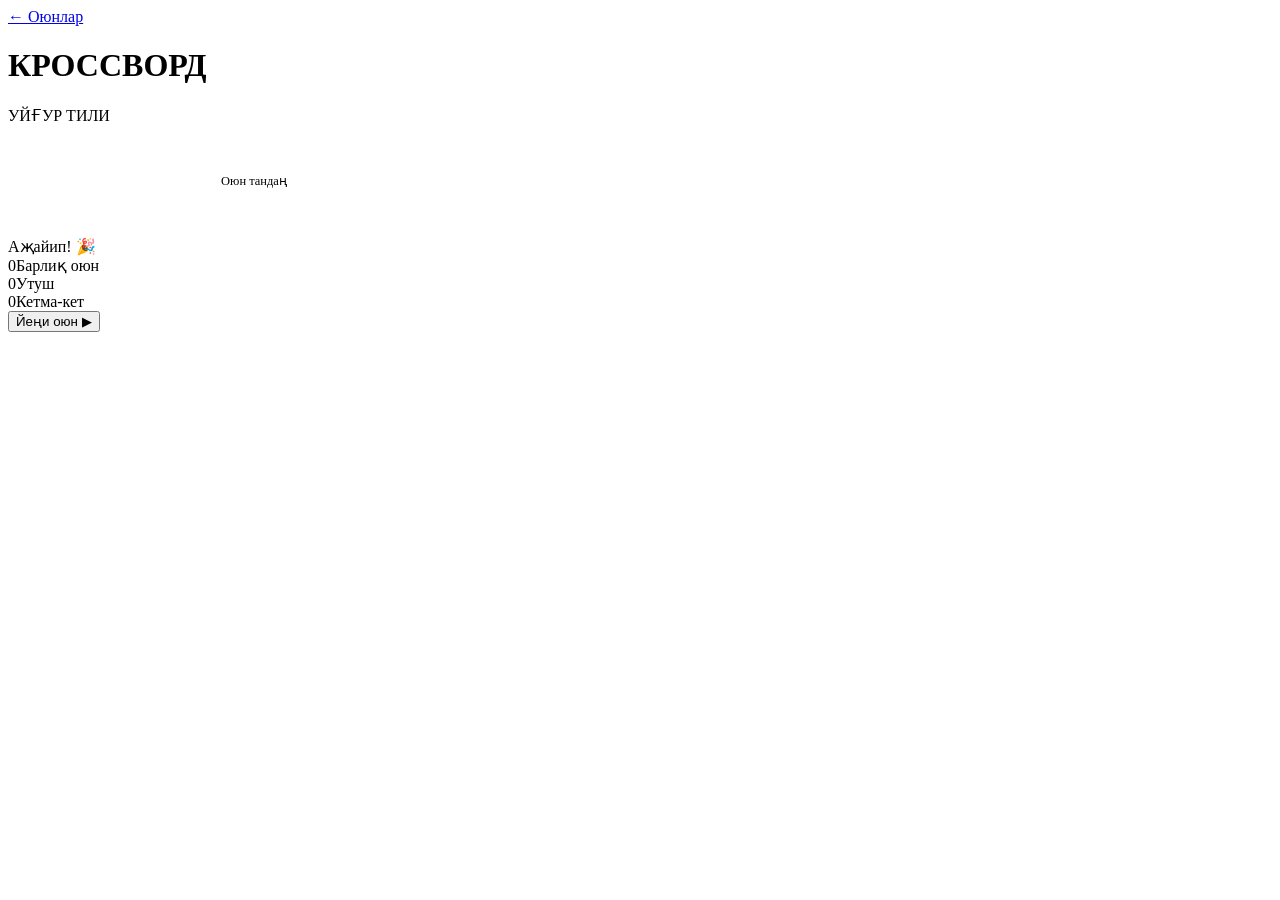
==== crossword-uyghur.html @ 98b36a77 "Add files via upload" ====
<!DOCTYPE html>
<html lang="ug">
<head>
  <meta charset="UTF-8" />
  <meta name="viewport" content="width=device-width, initial-scale=1.0, maximum-scale=1.0, user-scalable=no" />
  <title>КРОССВОРД · Уйғур тили</title>
  <link rel="stylesheet" href="shared/theme.css" />
  <style>

    /* ── Screens ─────────────────────────────────────────── */
    .screen { width: 100%; display: flex; flex-direction: column; align-items: center; }
    .screen.hidden { display: none !important; }

    /* ════════════════════════════════════════════════════════
       PUZZLE LIST SCREEN
    ════════════════════════════════════════════════════════ */
    #screen-list {
      max-width: 460px;
      padding: 20px 16px 32px;
      gap: 12px;
    }
    .list-intro {
      font-size: 0.78rem;
      color: var(--subtext);
      text-align: center;
      margin-bottom: 4px;
    }
    .puzzle-card {
      display: flex;
      align-items: center;
      gap: 14px;
      width: 100%;
      background: var(--surface);
      border: 1px solid var(--border);
      border-radius: 12px;
      padding: 16px 18px;
      cursor: pointer;
      transition: border-color 0.15s, background 0.15s;
      user-select: none;
      -webkit-tap-highlight-color: transparent;
    }
    .puzzle-card:hover  { border-color: #555; background: #202022; }
    .puzzle-card:active { background: #1c1c1e; }
    .puzzle-card.solved { border-color: var(--green); }

    .puzzle-num {
      font-size: 1.6rem;
      font-weight: 800;
      color: var(--subtext);
      flex-shrink: 0;
      width: 36px;
      text-align: center;
    }
    .puzzle-card.solved .puzzle-num { color: var(--green); }

    .puzzle-info { flex: 1; }
    .puzzle-title {
      font-size: 1rem;
      font-weight: 800;
      letter-spacing: 0.05em;
    }
    .puzzle-subtitle {
      font-size: 0.74rem;
      color: var(--subtext);
      margin-top: 2px;
    }
    .puzzle-meta {
      display: flex;
      flex-direction: column;
      align-items: flex-end;
      gap: 5px;
      flex-shrink: 0;
    }
    .diff-badge {
      font-size: 0.6rem;
      font-weight: 800;
      letter-spacing: 0.08em;
      padding: 3px 8px;
      border-radius: 20px;
    }
    .diff-easy   { background: var(--green);  color: #fff; }
    .diff-medium { background: var(--yellow); color: #fff; }
    .diff-hard   { background: #8b2020;       color: #faa; }

    .solved-check {
      font-size: 1rem;
      color: var(--green);
      display: none;
    }
    .puzzle-card.solved .solved-check { display: block; }

    /* ════════════════════════════════════════════════════════
       GAME SCREEN
    ════════════════════════════════════════════════════════ */
    #screen-game {
      max-width: 540px;
      padding: 12px 12px 28px;
      gap: 14px;
    }

    /* Back-to-list link inside game (sits above grid) */
    #back-to-list {
      align-self: flex-start;
      display: inline-flex;
      align-items: center;
      gap: 5px;
      font-size: 0.72rem;
      font-weight: 700;
      color: var(--subtext);
      cursor: pointer;
      letter-spacing: 0.04em;
      padding: 4px 0;
      border: none;
      background: none;
      transition: color 0.15s;
    }
    #back-to-list:hover { color: var(--text); }

    /* Puzzle title row in game */
    #game-title-row {
      width: 100%;
      display: flex;
      align-items: baseline;
      gap: 10px;
    }
    #game-puzzle-title {
      font-size: 0.9rem;
      font-weight: 800;
      letter-spacing: 0.06em;
    }
    #game-puzzle-sub {
      font-size: 0.7rem;
      color: var(--subtext);
    }

    /* ── Crossword grid ───────────────────────────────────── */
    #crossword-grid { display: grid; gap: 3px; }

    .cw-cell {
      background: #242426;
      border: 1px solid #444;
      border-radius: 3px;
      display: flex;
      align-items: center;
      justify-content: center;
      cursor: pointer;
      position: relative;
      font-weight: 800;
      user-select: none;
      -webkit-tap-highlight-color: transparent;
      transition: background 0.1s, border-color 0.1s;
    }
    .cw-cell.empty {
      background: transparent;
      border-color: transparent;
      cursor: default;
      pointer-events: none;
    }
    .cw-cell.active-word   { background: #1e2f42; border-color: #3a6080; }
    .cw-cell.active-cursor { background: #2a5070; border-color: #5090b8; }
    .cw-cell.correct  { background: var(--green); border-color: var(--green); color: #fff; }
    .cw-cell.wrong    { background: #6e2020;      border-color: #8b2020;      color: #faa; }
    .cw-cell.revealed { background: #3a3a10;      border-color: #888820;      color: #ffd; }

    .cell-number {
      position: absolute;
      top: 2px; left: 3px;
      font-size: 0.52rem;
      font-weight: 700;
      color: var(--subtext);
      line-height: 1;
      pointer-events: none;
    }
    .cw-cell.active-word .cell-number,
    .cw-cell.active-cursor .cell-number { color: #7aaccc; }

    /* ── Clues panel ─────────────────────────────────────── */
    #clues-panel { display: flex; gap: 10px; width: 100%; }
    .clues-col {
      flex: 1;
      background: var(--surface);
      border: 1px solid var(--border);
      border-radius: 8px;
      padding: 10px;
    }
    .clues-heading {
      font-size: 0.6rem;
      font-weight: 800;
      letter-spacing: 0.12em;
      color: var(--subtext);
      text-transform: uppercase;
      margin-bottom: 7px;
    }
    .clue-item {
      display: flex;
      gap: 6px;
      font-size: 0.74rem;
      line-height: 1.35;
      padding: 5px 6px;
      border-radius: 5px;
      cursor: pointer;
      transition: background 0.1s;
    }
    .clue-item:hover { background: rgba(255,255,255,0.05); }
    .clue-item.active { background: #1e2f42; }
    .clue-num { font-weight: 800; color: var(--subtext); flex-shrink: 0; min-width: 14px; }
    .clue-item.active .clue-num { color: #7aaccc; }
    .clue-item.solved .clue-text { color: var(--subtext); text-decoration: line-through; }

    /* ── Action buttons ──────────────────────────────────── */
    #action-row { display: flex; gap: 8px; width: 100%; }
    .btn-action {
      flex: 1;
      padding: 11px 4px;
      border-radius: var(--radius);
      border: 1px solid var(--border);
      background: var(--surface);
      color: var(--text);
      font-size: 0.78rem;
      font-weight: 700;
      letter-spacing: 0.03em;
      cursor: pointer;
      transition: background 0.15s, border-color 0.15s;
      white-space: nowrap;
    }
    .btn-action:hover  { background: #222; border-color: #666; }
    .btn-action:active { filter: brightness(0.85); }
    .btn-check { border-color: var(--green); color: var(--green); }
    .btn-check:hover { background: #152015; }

    /* ── Mobile hidden input ─────────────────────────────── */
    #hidden-input {
      position: fixed; left: -9999px; top: 0;
      opacity: 0; width: 1px; height: 1px;
    }

    @media (max-width: 400px) {
      #crossword-grid { gap: 2px; }
      .clue-item { font-size: 0.68rem; }
    }
  </style>
</head>
<body>

<div id="toasts"></div>

<header>
  <a href="index.html" class="btn-back">← Оюнлар</a>
  <h1>КРОССВОРД</h1>
  <p class="subtitle">УЙҒУР ТИЛИ</p>
</header>

<!-- ══════════════════════ SCREEN 1: PUZZLE LIST ════════════════════ -->
<div id="screen-list" class="screen">
  <p class="list-intro">Оюн тандаң</p>
  <div id="puzzle-cards"></div>
</div>

<!-- ══════════════════════ SCREEN 2: GAME ═══════════════════════════ -->
<div id="screen-game" class="screen hidden">
  <button id="back-to-list">← Тизимға қайт</button>
  <div id="game-title-row">
    <span id="game-puzzle-title"></span>
    <span id="game-puzzle-sub"></span>
  </div>
  <div id="crossword-grid"></div>
  <div id="clues-panel">
    <div class="clues-col">
      <div class="clues-heading">→ Горизонтал</div>
      <div id="clues-across"></div>
    </div>
    <div class="clues-col">
      <div class="clues-heading">↓ Вертикал</div>
      <div id="clues-down"></div>
    </div>
  </div>
  <div id="action-row">
    <button class="btn-action btn-check" id="btn-check">✓ Тексүр</button>
    <button class="btn-action" id="btn-reset">↺ Тазала</button>
    <button class="btn-action" id="btn-reveal">👁 Ачып бақ</button>
  </div>
</div>

<input id="hidden-input" type="text" autocomplete="off" autocorrect="off"
       autocapitalize="characters" spellcheck="false" inputmode="text" />

<!-- Completion modal -->
<div id="overlay">
  <div class="modal">
    <div class="modal-title"  id="m-title">Аҗайип! 🎉</div>
    <div class="modal-word"   id="m-word"   style="font-size:1.3rem;letter-spacing:0.1em"></div>
    <div class="modal-meaning" id="m-meaning"></div>
    <div class="modal-stats">
      <div class="stat"><span class="stat-n" id="s-played">0</span><span class="stat-l">Барлиқ оюн</span></div>
      <div class="stat"><span class="stat-n" id="s-wins">0</span><span class="stat-l">Утуш</span></div>
      <div class="stat"><span class="stat-n" id="s-streak">0</span><span class="stat-l">Кетма-кет</span></div>
    </div>
    <button class="btn-primary" id="btn-new">Йеңи оюн ▶</button>
  </div>
</div>

<script src="shared/utils.js"></script>
<script>
// ═══════════════════════════════════════════════════════════════
//  PUZZLE DEFINITIONS
//  To add a new puzzle: push a new object to PUZZLES.
//  Each word: { id, dir:'across'|'down', row, col, answer, clue }
//  answer = exact Uyghur Cyrillic string, clue = Uyghur description.
//  Verify with node snippet in CLAUDE.md before shipping.
//
//  Puzzle 1 layout (6 rows × 8 cols):
//    Row 0: Т · · · · · · ·
//    Row 1: А Р М А Н · · ·
//    Row 2: В · · Б А Л И К
//    Row 3: У · · · Х · · ·
//    Row 4: Қ · · · Ш · · ·
//    Row 5: · К И Т А П · ·
//
//  Puzzle 2 layout (8 rows × 7 cols):
//    Row 0: · · А · · · ·
//    Row 1: · · Р · · · ·
//    Row 2: Ш А М А Л · ·
//    Row 3: · · А Б · · ·
//    Row 4: · · Н А Х Ш А
//    Row 5: · Й И Л А Н ·
//    Row 6: · · · И · · ·
//    Row 7: · · · К · · ·
// ═══════════════════════════════════════════════════════════════
const PUZZLES = [
  {
    id: 'p1',
    title: 'Жанлиқлар вә Сөзлүк',
    subtitle: 'Animals & Vocabulary',
    difficulty: 'easy',
    words: [
      { id:1, dir:'down',   row:0, col:0, answer:'ТАВУҚ', clue:'Үй қуши (жумуртқа берет)' },
      { id:2, dir:'across', row:1, col:0, answer:'АРМАН', clue:'Тилек, үмид'               },
      { id:3, dir:'down',   row:1, col:4, answer:'НАХША', clue:'Музыкалик әсәр'            },
      { id:4, dir:'across', row:2, col:3, answer:'БАЛИК', clue:'Сулардики жанлиқ'          },
      { id:5, dir:'across', row:5, col:1, answer:'КИТАП', clue:'Оқуш үчүн нәрсә'          },
    ],
  },
  {
    id: 'p2',
    title: 'Табиат вә Тирлик',
    subtitle: 'Nature & Life',
    difficulty: 'medium',
    words: [
      { id:1, dir:'down',   row:0, col:2, answer:'АРМАН', clue:'Тилек, үмид'               },
      { id:2, dir:'across', row:2, col:0, answer:'ШАМАЛ', clue:'Күчлүк жел'                },
      { id:3, dir:'down',   row:3, col:3, answer:'БАЛИК', clue:'Сулардики жанлиқ'          },
      { id:4, dir:'across', row:4, col:2, answer:'НАХША', clue:'Музыкалик әсәр'            },
      { id:5, dir:'across', row:5, col:1, answer:'ЙИЛАН', clue:'Путсиз судалғучи жанлиқ'  },
    ],
  },
];

const DIFF_LABEL = { easy:'АСАН', medium:'ОРТА', hard:'ҚИЙИН' };
const DIFF_CLASS = { easy:'diff-easy', medium:'diff-medium', hard:'diff-hard' };

// ── Solved state ─────────────────────────────────────────
const SOLVED_KEY = 'ug-cw-solved';
function getSolved() { return new Set(JSON.parse(localStorage.getItem(SOLVED_KEY) || '[]')); }
function markSolved(id) {
  const s = getSolved(); s.add(id);
  localStorage.setItem(SOLVED_KEY, JSON.stringify([...s]));
}

// ── Stats (shared across all crossword puzzles) ──────────
const stats = new Stats('cw');

// ═══════════════════════════════════════════════════════════════
//  SCREEN ROUTING
// ═══════════════════════════════════════════════════════════════
function showList() {
  document.getElementById('screen-game').classList.add('hidden');
  document.getElementById('screen-list').classList.remove('hidden');
  renderPuzzleList();
  // scroll to top
  window.scrollTo(0, 0);
}

function showGame(puzzle) {
  document.getElementById('screen-list').classList.add('hidden');
  document.getElementById('screen-game').classList.remove('hidden');
  document.getElementById('game-puzzle-title').textContent = puzzle.title;
  document.getElementById('game-puzzle-sub').textContent   = puzzle.subtitle;
  loadPuzzle(puzzle);
  window.scrollTo(0, 0);
}

// ── Puzzle list UI ───────────────────────────────────────
function renderPuzzleList() {
  const solved  = getSolved();
  const container = document.getElementById('puzzle-cards');
  container.innerHTML = '';
  container.style.cssText = 'display:flex;flex-direction:column;gap:12px;width:100%';

  PUZZLES.forEach((p, i) => {
    const isSolved = solved.has(p.id);
    const card = document.createElement('div');
    card.className = 'puzzle-card' + (isSolved ? ' solved' : '');
    card.innerHTML = `
      <div class="puzzle-num">${i + 1}</div>
      <div class="puzzle-info">
        <div class="puzzle-title">${p.title}</div>
        <div class="puzzle-subtitle">${p.subtitle}</div>
      </div>
      <div class="puzzle-meta">
        <span class="diff-badge ${DIFF_CLASS[p.difficulty]}">${DIFF_LABEL[p.difficulty]}</span>
        <span class="solved-check">✓ Шудур</span>
      </div>`;
    card.addEventListener('click', () => showGame(p));
    container.appendChild(card);
  });
}

// ── Back-to-list button ──────────────────────────────────
document.getElementById('back-to-list').addEventListener('click', () => {
  document.removeEventListener('keydown', onPhysicalKey);
  closeModal();
  showList();
});

// ═══════════════════════════════════════════════════════════════
//  GAME ENGINE
// ═══════════════════════════════════════════════════════════════
let currentPuzzle = null;
let ROWS = 0, COLS = 0;
let cells = [];
let activeWord   = null;
let activeCellR  = -1;
let activeCellC  = -1;
let gameComplete = false;

// ── Load a puzzle ────────────────────────────────────────
function loadPuzzle(puzzle) {
  currentPuzzle = puzzle;
  gameComplete  = false;
  activeWord    = null;
  activeCellR   = -1;
  activeCellC   = -1;

  // Derive grid dimensions from word extents
  ROWS = 0; COLS = 0;
  puzzle.words.forEach(w => {
    const len = w.answer.length;
    const maxR = w.dir === 'across' ? w.row + 1       : w.row + len;
    const maxC = w.dir === 'across' ? w.col + len     : w.col + 1;
    if (maxR > ROWS) ROWS = maxR;
    if (maxC > COLS) COLS = maxC;
  });

  buildCells(puzzle);
  sizeCells();
  renderGrid();
  renderClues();
  selectWord(puzzle.words[0].id, puzzle.words[0].dir);
  document.removeEventListener('keydown', onPhysicalKey);
  document.addEventListener('keydown', onPhysicalKey);
}

// ── Compute cell pixel size to fit viewport ──────────────
function sizeCells() {
  const maxW    = Math.min(window.innerWidth - 24, 500);
  const cellPx  = Math.min(46, Math.floor((maxW - (COLS - 1) * 3) / COLS));
  document.getElementById('crossword-grid').style.setProperty('--cell', cellPx + 'px');
}

// ── Build cell data model ────────────────────────────────
function buildCells(puzzle) {
  cells = Array.from({ length: ROWS }, () => Array(COLS).fill(null));

  puzzle.words.forEach(w => {
    [...w.answer].forEach((letter, i) => {
      const r = w.dir === 'across' ? w.row     : w.row + i;
      const c = w.dir === 'across' ? w.col + i : w.col;
      if (!cells[r][c]) cells[r][c] = { letter, input:'', correct:null, revealed:false, clueNum:null };
      if (w.dir === 'across') cells[r][c].wordAcross = w.id;
      else                    cells[r][c].wordDown   = w.id;
    });
  });

  // Assign clue numbers L→R, T→B
  let num = 1;
  for (let r = 0; r < ROWS; r++) {
    for (let c = 0; c < COLS; c++) {
      const cell = cells[r][c];
      if (!cell) continue;
      const sa = puzzle.words.find(w => w.dir === 'across' && w.row === r && w.col === c);
      const sd = puzzle.words.find(w => w.dir === 'down'   && w.row === r && w.col === c);
      if (sa || sd) {
        cell.clueNum = num;
        if (sa) sa.clueNum = num;
        if (sd) sd.clueNum = num;
        num++;
      }
    }
  }
}

// ── Helpers ──────────────────────────────────────────────
function isCellInWord(r, c, w) {
  const len = w.answer.length;
  return w.dir === 'across'
    ? r === w.row && c >= w.col && c < w.col + len
    : c === w.col && r >= w.row && r < w.row + len;
}
function isWordSolved(w) {
  return [...w.answer].every((l, i) => {
    const r = w.dir === 'across' ? w.row     : w.row + i;
    const c = w.dir === 'across' ? w.col + i : w.col;
    return cells[r]?.[c]?.input === l;
  });
}

// ── Render grid ──────────────────────────────────────────
function renderGrid() {
  const grid = document.getElementById('crossword-grid');
  grid.style.gridTemplateColumns = `repeat(${COLS}, var(--cell, 46px))`;
  grid.innerHTML = '';

  for (let r = 0; r < ROWS; r++) {
    for (let c = 0; c < COLS; c++) {
      const cell = cells[r][c];
      const el   = document.createElement('div');

      if (!cell) {
        el.className = 'cw-cell empty';
        el.style.cssText = 'width:var(--cell,46px);height:var(--cell,46px);font-size:calc(var(--cell,46px)*0.24)';
        grid.appendChild(el);
        continue;
      }

      el.className = 'cw-cell';
      el.style.cssText = 'width:var(--cell,46px);height:var(--cell,46px);font-size:calc(var(--cell,46px)*0.24)';
      el.dataset.r = r; el.dataset.c = c;

      if (cell.clueNum) {
        const n = document.createElement('span');
        n.className = 'cell-number';
        n.textContent = cell.clueNum;
        el.appendChild(n);
      }
      if (cell.input) {
        const t = document.createElement('span');
        t.textContent = cell.input;
        el.appendChild(t);
      }

      if      (cell.correct === true)  el.classList.add('correct');
      else if (cell.correct === false) el.classList.add('wrong');
      else if (cell.revealed)          el.classList.add('revealed');
      else {
        if (activeWord) {
          const aw = currentPuzzle.words.find(w => w.id === activeWord.id);
          if (aw && isCellInWord(r, c, aw)) el.classList.add('active-word');
        }
        if (r === activeCellR && c === activeCellC) {
          el.classList.remove('active-word');
          el.classList.add('active-cursor');
        }
      }

      el.addEventListener('click', () => onCellClick(r, c));
      grid.appendChild(el);
    }
  }
}

// ── Render clues ─────────────────────────────────────────
function renderClues() {
  const acrossEl = document.getElementById('clues-across');
  const downEl   = document.getElementById('clues-down');
  acrossEl.innerHTML = '';
  downEl.innerHTML   = '';

  currentPuzzle.words.forEach(w => {
    const div = document.createElement('div');
    div.className = 'clue-item'
      + (activeWord?.id === w.id   ? ' active' : '')
      + (isWordSolved(w)           ? ' solved' : '');
    div.dataset.wid = w.id;
    div.innerHTML = `<span class="clue-num">${w.clueNum}.</span>`
                  + `<span class="clue-text">${w.clue}</span>`;
    div.addEventListener('click', () => selectWord(w.id, w.dir));
    (w.dir === 'across' ? acrossEl : downEl).appendChild(div);
  });
}

// ── Selection ────────────────────────────────────────────
function onCellClick(r, c) {
  if (!cells[r][c]) return;
  // Same cell: toggle direction
  if (r === activeCellR && c === activeCellC && activeWord) {
    const other    = activeWord.dir === 'across' ? 'down' : 'across';
    const altWord  = currentPuzzle.words.find(w => w.dir === other && isCellInWord(r, c, w));
    if (altWord) {
      activeWord = { id: altWord.id, dir: altWord.dir };
      renderGrid(); renderClues(); focusHidden(); return;
    }
  }
  // Prefer current direction
  let w = activeWord
    ? currentPuzzle.words.find(ww => ww.dir === activeWord.dir && isCellInWord(r, c, ww))
    : null;
  if (!w) w = currentPuzzle.words.find(ww => isCellInWord(r, c, ww));
  if (!w) return;

  activeWord  = { id: w.id, dir: w.dir };
  activeCellR = r; activeCellC = c;
  renderGrid(); renderClues(); focusHidden();
}

function selectWord(id, dir) {
  const w = currentPuzzle.words.find(w => w.id === id);
  if (!w) return;
  activeWord = { id, dir };
  // Jump to first empty cell in word, else start
  activeCellR = w.row; activeCellC = w.col;
  for (let i = 0; i < w.answer.length; i++) {
    const r = dir === 'across' ? w.row     : w.row + i;
    const c = dir === 'across' ? w.col + i : w.col;
    if (!cells[r][c]?.input) { activeCellR = r; activeCellC = c; break; }
  }
  renderGrid(); renderClues(); focusHidden();
  setTimeout(() => {
    document.querySelector(`.clue-item[data-wid="${id}"]`)
      ?.scrollIntoView({ block:'nearest', behavior:'smooth' });
  }, 40);
}

// ── Input ────────────────────────────────────────────────
function focusHidden() {
  const inp = document.getElementById('hidden-input');
  inp.value = '';
  inp.focus({ preventScroll: true });
}

document.getElementById('hidden-input').addEventListener('input', e => {
  const raw = e.target.value; e.target.value = '';
  if (!raw) return;
  const ch = raw[raw.length - 1].toUpperCase();
  if (isCyrillic(ch)) typeIntoCell(ch);
});

function onPhysicalKey(e) {
  if (!activeWord) return;
  if (e.key === 'Backspace')       { e.preventDefault(); deleteCell(); return; }
  if (e.key === 'Tab')             { e.preventDefault(); cycleWord(e.shiftKey ? -1 : 1); return; }
  if (e.key.startsWith('Arrow'))   { e.preventDefault(); navigateArrow(e.key); return; }
  const ch = e.key.toUpperCase();
  if (isCyrillic(ch)) { e.preventDefault(); typeIntoCell(ch); }
}

function typeIntoCell(ch) {
  if (activeCellR < 0 || !activeWord) return;
  const cell = cells[activeCellR][activeCellC];
  if (!cell) return;
  cell.input    = ch;
  cell.correct  = null;
  cell.revealed = false;
  advance();
  renderGrid(); renderClues();
  if (!gameComplete) checkAllFilled();
}

function deleteCell() {
  if (activeCellR < 0) return;
  const cell = cells[activeCellR][activeCellC];
  if (!cell) return;
  if (cell.input) {
    cell.input = ''; cell.correct = null; cell.revealed = false;
  } else {
    retreat();
    const prev = cells[activeCellR][activeCellC];
    if (prev) { prev.input = ''; prev.correct = null; prev.revealed = false; }
  }
  renderGrid();
}

function advance() {
  const w = currentPuzzle.words.find(w => w.id === activeWord.id);
  if (!w) return;
  if (w.dir === 'across') {
    if (activeCellC < w.col + w.answer.length - 1) activeCellC++;
    else jumpToNextWord();
  } else {
    if (activeCellR < w.row + w.answer.length - 1) activeCellR++;
    else jumpToNextWord();
  }
}

function retreat() {
  const w = currentPuzzle.words.find(w => w.id === activeWord.id);
  if (!w) return;
  if (w.dir === 'across' && activeCellC > w.col) activeCellC--;
  if (w.dir === 'down'   && activeCellR > w.row) activeCellR--;
}

function jumpToNextWord() {
  const idx  = currentPuzzle.words.findIndex(w => w.id === activeWord.id);
  const next = currentPuzzle.words[(idx + 1) % currentPuzzle.words.length];
  activeWord  = { id: next.id, dir: next.dir };
  activeCellR = next.row; activeCellC = next.col;
  for (let i = 0; i < next.answer.length; i++) {
    const r = next.dir === 'across' ? next.row     : next.row + i;
    const c = next.dir === 'across' ? next.col + i : next.col;
    if (!cells[r][c]?.input) { activeCellR = r; activeCellC = c; break; }
  }
  renderClues();
}

function cycleWord(delta) {
  const idx  = currentPuzzle.words.findIndex(w => w.id === activeWord.id);
  const next = currentPuzzle.words[((idx + delta) % currentPuzzle.words.length + currentPuzzle.words.length) % currentPuzzle.words.length];
  selectWord(next.id, next.dir);
}

function navigateArrow(key) {
  let r = activeCellR, c = activeCellC;
  if (key === 'ArrowRight') c++;
  if (key === 'ArrowLeft')  c--;
  if (key === 'ArrowDown')  r++;
  if (key === 'ArrowUp')    r--;
  if (r < 0 || r >= ROWS || c < 0 || c >= COLS || !cells[r][c]) return;
  activeCellR = r; activeCellC = c;
  const w = currentPuzzle.words.find(w => isCellInWord(r, c, w) && w.dir === activeWord.dir)
         || currentPuzzle.words.find(w => isCellInWord(r, c, w));
  if (w) activeWord = { id: w.id, dir: w.dir };
  renderGrid(); renderClues();
}

// ── Check / Reset / Reveal ───────────────────────────────
document.getElementById('btn-check').addEventListener('click', () => {
  let checked = false;
  for (let r = 0; r < ROWS; r++) for (let c = 0; c < COLS; c++) {
    const cell = cells[r][c];
    if (cell?.input) { cell.correct = cell.input === cell.letter; checked = true; }
  }
  if (!checked) { toast('Алдин бир харып кириш керек!'); return; }
  renderGrid(); renderClues();
  if (currentPuzzle.words.every(isWordSolved)) winGame();
});

document.getElementById('btn-reset').addEventListener('click', () => {
  for (let r = 0; r < ROWS; r++) for (let c = 0; c < COLS; c++) {
    const cell = cells[r][c];
    if (cell) { cell.input = ''; cell.correct = null; cell.revealed = false; }
  }
  gameComplete = false;
  renderGrid(); renderClues();
  toast('Тазаланди ✓');
});

document.getElementById('btn-reveal').addEventListener('click', () => {
  // Reveal only the active word
  const target = activeWord
    ? currentPuzzle.words.filter(w => w.id === activeWord.id)
    : currentPuzzle.words;
  target.forEach(w => {
    [...w.answer].forEach((l, i) => {
      const r = w.dir === 'across' ? w.row     : w.row + i;
      const c = w.dir === 'across' ? w.col + i : w.col;
      if (cells[r][c] && !cells[r][c].correct) {
        cells[r][c].input    = l;
        cells[r][c].correct  = null;
        cells[r][c].revealed = true;
      }
    });
  });
  renderGrid(); renderClues();
  checkAllFilled();
});

// ── Completion ───────────────────────────────────────────
function checkAllFilled() {
  if (currentPuzzle.words.every(isWordSolved)) winGame();
}

function winGame() {
  if (gameComplete) return;
  gameComplete = true;
  markSolved(currentPuzzle.id);
  stats.recordWin();
  stats.renderTo('s-played', 's-wins', 's-streak');
  document.getElementById('m-title').textContent   = 'Аҗайип! 🎉';
  document.getElementById('m-word').textContent    = currentPuzzle.title;
  document.getElementById('m-meaning').textContent = 'Барлиқ сөзни тапти!';
  setTimeout(openModal, 700);
}

document.getElementById('btn-new').addEventListener('click', () => {
  closeModal();
  showList();
});

// ── Boot ─────────────────────────────────────────────────
showList();
</script>
</body>
</html>
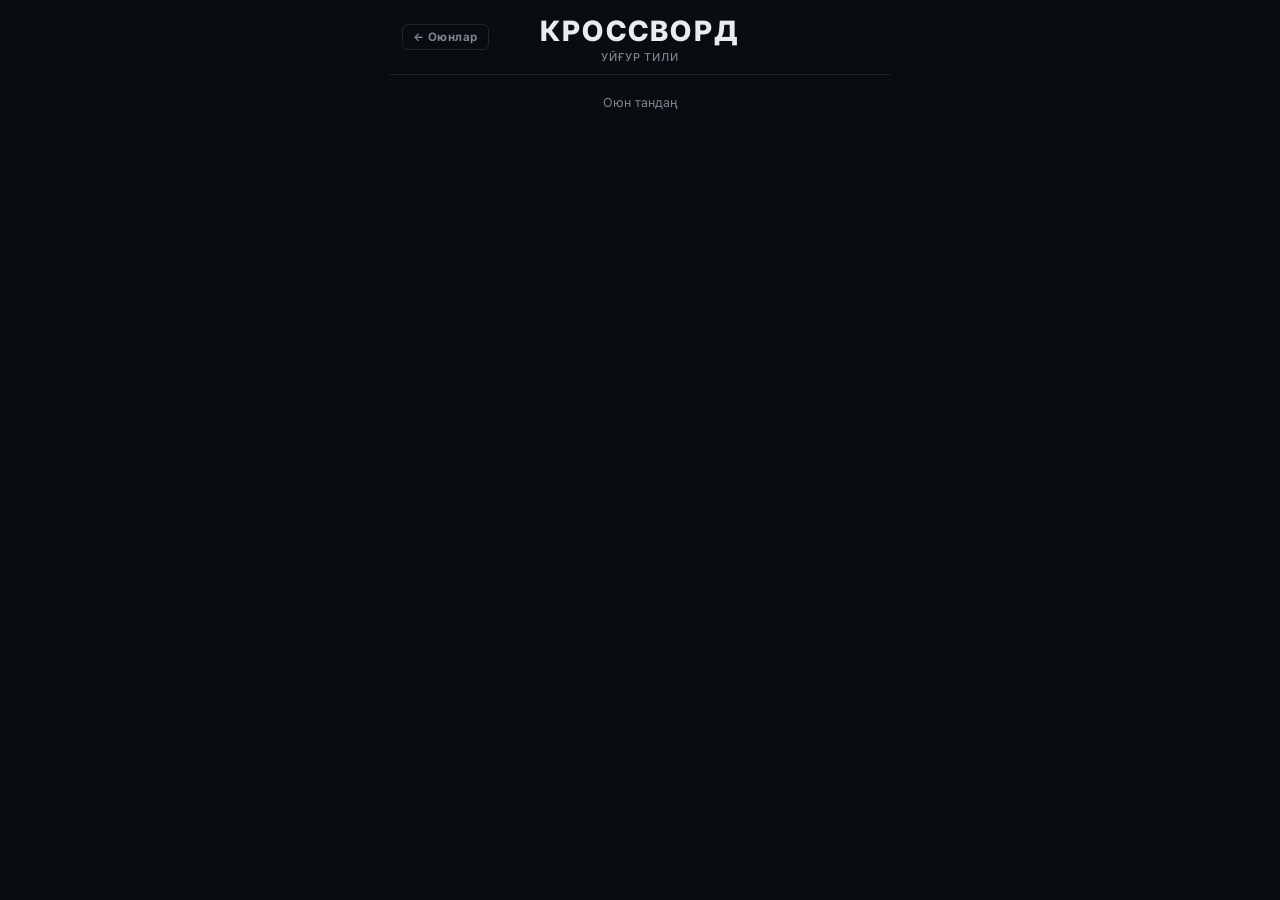
==== commit dfd9769e: "Add files via upload" ====
--- a/crossword-uyghur.html
+++ b/crossword-uyghur.html
@@ -227,12 +227,6 @@
     .btn-action:active { filter: brightness(0.85); }
     .btn-check { border-color: var(--green); color: var(--green); }
     .btn-check:hover { background: #152015; }
-
-    /* ── Mobile hidden input ─────────────────────────────── */
-    #hidden-input {
-      position: fixed; left: -9999px; top: 0;
-      opacity: 0; width: 1px; height: 1px;
-    }
 
     @media (max-width: 400px) {
       #crossword-grid { gap: 2px; }
@@ -279,10 +273,8 @@
     <button class="btn-action" id="btn-reset">↺ Тазала</button>
     <button class="btn-action" id="btn-reveal">👁 Ачып бақ</button>
   </div>
+  <div id="keyboard"></div>
 </div>
-
-<input id="hidden-input" type="text" autocomplete="off" autocorrect="off"
-       autocapitalize="characters" spellcheck="false" inputmode="text" />
 
 <!-- Completion modal -->
 <div id="overlay">
@@ -630,19 +622,17 @@
   }, 40);
 }
 
-// ── Input ────────────────────────────────────────────────
-function focusHidden() {
-  const inp = document.getElementById('hidden-input');
-  inp.value = '';
-  inp.focus({ preventScroll: true });
-}
-
-document.getElementById('hidden-input').addEventListener('input', e => {
-  const raw = e.target.value; e.target.value = '';
-  if (!raw) return;
-  const ch = raw[raw.length - 1].toUpperCase();
-  if (isCyrillic(ch)) typeIntoCell(ch);
+// ── Keyboard (shared module — supplemental Uyghur letters + ghost input) ──
+const kb = new UyghurKeyboard({
+  onLetter: ch => typeIntoCell(ch),
+  onDelete: ()  => deleteCell(),
+  // No onEnter: crossword uses the ✓ Тексүр button instead
 });
+kb.mount(document.getElementById('keyboard'));
+
+// focusHidden is called throughout the game to open the native keyboard.
+// It delegates to kb.focus() which manages the shared ghost input.
+function focusHidden() { kb.focus(); }
 
 function onPhysicalKey(e) {
   if (!activeWord) return;
--- a/shared/theme.css
+++ b/shared/theme.css
@@ -0,0 +1,201 @@
+/* ═══════════════════════════════════════════════════════
+   Уйғур SuperApp — Shared Dark Theme
+   Import in every game: <link rel="stylesheet" href="../shared/theme.css">
+   (or "shared/theme.css" if the game is in the root)
+   ═══════════════════════════════════════════════════════ */
+
+/* ── Fonts (Inter — modern geometric, full Cyrillic support) ─ */
+@import url('https://fonts.googleapis.com/css2?family=Inter:wght@400;500;600;700;800;900&display=swap');
+
+/* ── Variables ──────────────────────────────────────── */
+:root {
+  --green:    #3fb950;
+  --yellow:   #d29922;
+  --gray:     #21262d;
+  --key-bg:   #30363d;
+  --bg:       #090c10;
+  --surface:  #0d1117;
+  --border:   #21262d;
+  --text:     #e6edf3;
+  --subtext:  #7d8590;
+  --radius:   6px;
+}
+
+/* ── Reset ──────────────────────────────────────────── */
+*, *::before, *::after { box-sizing: border-box; margin: 0; padding: 0; }
+
+body {
+  background: var(--bg);
+  color: var(--text);
+  font-family: 'Inter', 'Segoe UI', 'Helvetica Neue', Arial, sans-serif;
+  display: flex;
+  flex-direction: column;
+  align-items: center;
+  min-height: 100dvh;
+  overflow-x: hidden;
+}
+
+/* ── Header ─────────────────────────────────────────── */
+header {
+  width: 100%;
+  max-width: 500px;
+  border-bottom: 1px solid var(--border);
+  padding: 14px 16px 10px;
+  text-align: center;
+}
+header h1 {
+  font-family: 'Inter', 'Segoe UI', sans-serif;
+  font-size: 1.75rem;
+  font-weight: 800;
+  letter-spacing: 0.08em;
+  text-transform: uppercase;
+  padding: 0 80px;
+}
+header p.subtitle {
+  font-size: 0.68rem;
+  color: var(--subtext);
+  letter-spacing: 0.08em;
+  margin-top: 2px;
+  font-weight: 500;
+}
+
+/* ── Toasts ─────────────────────────────────────────── */
+#toasts {
+  position: fixed;
+  top: 72px;
+  left: 50%;
+  transform: translateX(-50%);
+  z-index: 999;
+  display: flex;
+  flex-direction: column;
+  align-items: center;
+  gap: 8px;
+  pointer-events: none;
+}
+.toast {
+  background: var(--text);
+  color: var(--bg);
+  padding: 10px 18px;
+  border-radius: var(--radius);
+  font-weight: 600;
+  font-size: 0.88rem;
+  letter-spacing: 0.02em;
+  animation: toastAnim 2.2s ease forwards;
+  white-space: nowrap;
+}
+@keyframes toastAnim {
+  0%   { opacity: 0; transform: translateY(-6px); }
+  12%  { opacity: 1; transform: translateY(0); }
+  78%  { opacity: 1; }
+  100% { opacity: 0; }
+}
+
+/* ── Modal overlay ──────────────────────────────────── */
+#overlay {
+  display: none;
+  position: fixed;
+  inset: 0;
+  background: rgba(0,0,0,0.72);
+  z-index: 900;
+  align-items: center;
+  justify-content: center;
+}
+#overlay.open { display: flex; }
+
+.modal {
+  background: var(--surface);
+  border: 1px solid var(--border);
+  border-radius: 12px;
+  padding: 28px 24px 24px;
+  max-width: 340px;
+  width: 90%;
+  text-align: center;
+}
+.modal-title {
+  font-size: 1.15rem;
+  font-weight: 700;
+  letter-spacing: 0.04em;
+  text-transform: uppercase;
+  margin-bottom: 6px;
+}
+.modal-word {
+  font-size: 2rem;
+  font-weight: 800;
+  color: var(--green);
+  letter-spacing: 0.12em;
+  margin: 10px 0 4px;
+}
+.modal-meaning {
+  font-size: 0.82rem;
+  color: var(--subtext);
+  font-style: italic;
+  margin-bottom: 16px;
+}
+
+/* ── Stats row (used in modal) ──────────────────────── */
+.modal-stats {
+  display: flex;
+  justify-content: space-evenly;
+  margin: 14px 0 20px;
+  border-top: 1px solid var(--border);
+  border-bottom: 1px solid var(--border);
+  padding: 12px 0;
+}
+.stat { display: flex; flex-direction: column; align-items: center; }
+.stat-n { font-size: 1.8rem; font-weight: 800; }
+.stat-l {
+  font-size: 0.65rem;
+  color: var(--subtext);
+  text-align: center;
+  max-width: 52px;
+  line-height: 1.3;
+}
+
+/* ── Buttons ─────────────────────────────────────────── */
+.btn-primary {
+  background: var(--green);
+  color: #fff;
+  border: none;
+  border-radius: var(--radius);
+  padding: 13px 28px;
+  font-size: 0.95rem;
+  font-weight: 700;
+  letter-spacing: 0.04em;
+  text-transform: uppercase;
+  cursor: pointer;
+  width: 100%;
+  transition: filter 0.15s;
+}
+.btn-primary:hover { filter: brightness(1.1); }
+.btn-primary:active { filter: brightness(0.9); }
+
+/* ── Back-to-menu button (used in game headers) ─────── */
+header { position: relative; }
+.btn-back {
+  position: absolute;
+  left: 12px;
+  top: 50%;
+  transform: translateY(-50%);
+  background: none;
+  border: 1px solid var(--border);
+  border-radius: var(--radius);
+  color: var(--subtext);
+  font-size: 0.72rem;
+  font-weight: 700;
+  padding: 5px 10px;
+  cursor: pointer;
+  letter-spacing: 0.04em;
+  text-decoration: none;
+  display: inline-flex;
+  align-items: center;
+  gap: 4px;
+  transition: color 0.15s, border-color 0.15s;
+  white-space: nowrap;
+}
+.btn-back:hover { color: var(--text); border-color: #666; }
+
+/* ── Responsive ──────────────────────────────────────── */
+@media (max-height: 680px) {
+  header { padding: 10px 16px 8px; }
+  header h1 { font-size: 1.4rem; }
+}
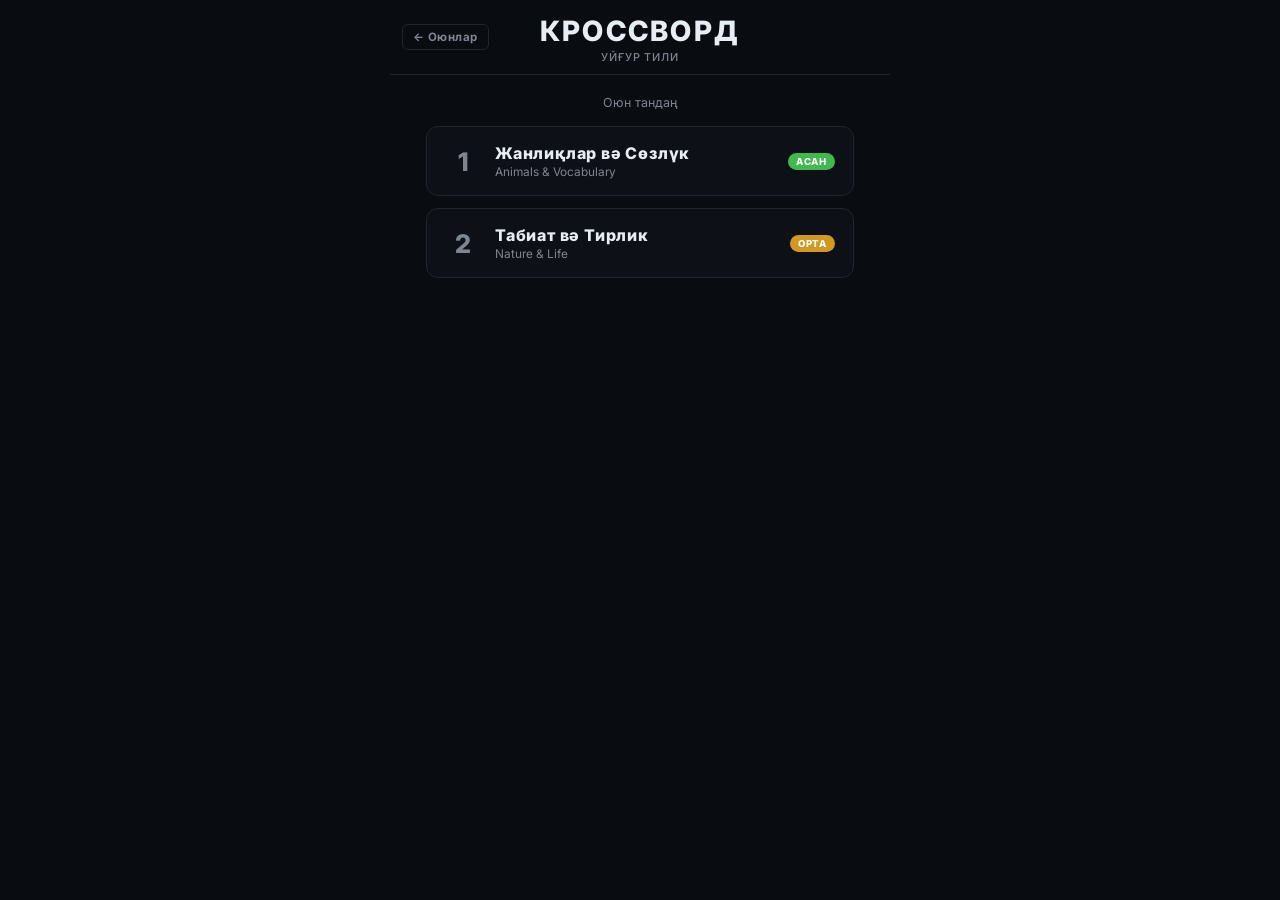
==== commit bff0e0d2: "Force cache refresh: bump shared assets to ?v=3, fix duplicate back-button - Added ?v=3 to shared/th" ====
--- a/crossword-uyghur.html
+++ b/crossword-uyghur.html
@@ -4,7 +4,7 @@
   <meta charset="UTF-8" />
   <meta name="viewport" content="width=device-width, initial-scale=1.0, maximum-scale=1.0, user-scalable=no" />
   <title>КРОССВОРД · Уйғур тили</title>
-  <link rel="stylesheet" href="shared/theme.css" />
+  <link rel="stylesheet" href="shared/theme.css?v=3" />
   <style>
 
     /* ── Screens ─────────────────────────────────────────── */
@@ -291,7 +291,7 @@
   </div>
 </div>
 
-<script src="shared/utils.js"></script>
+<script src="shared/utils.js?v=3"></script>
 <script>
 // ═══════════════════════════════════════════════════════════════
 //  PUZZLE DEFINITIONS
--- a/shared/theme.css
+++ b/shared/theme.css
@@ -192,10 +192,94 @@
   transition: color 0.15s, border-color 0.15s;
   white-space: nowrap;
 }
-.btn-back:hover { color: var(--text); border-color: #666; }
+.btn-back:hover  { color: var(--text); border-color: #666; }
+.btn-back:active { color: var(--text); border-color: #888; background: rgba(255,255,255,0.06); }
 
 /* ── Responsive ──────────────────────────────────────── */
 @media (max-height: 680px) {
   header { padding: 10px 16px 8px; }
   header h1 { font-size: 1.4rem; }
 }
+
+/* ═══════════════════════════════════════════════════════
+   Uyghur Supplemental Keyboard  (.ug-* prefix)
+   Used by any game that needs Uyghur text input.
+   Shows the 8 Uyghur-exclusive letters absent from a
+   standard Russian/Cyrillic physical keyboard, plus ⌫
+   and (optionally) КИРИШ.
+   Managed by UyghurKeyboard in shared/utils.js.
+════════════════════════════════════════════════════════ */
+#keyboard {
+  width: 100%;
+  max-width: 480px;
+  padding: 6px 12px 20px;
+  display: flex;
+  flex-direction: column;
+  align-items: center;
+  gap: 10px;
+}
+.ug-kb-hint {
+  font-size: 0.72rem;
+  color: var(--subtext);
+  margin: 0;
+  text-align: center;
+  letter-spacing: 0.04em;
+}
+.ug-kb-row {
+  display: flex;
+  justify-content: center;
+  gap: 7px;
+  flex-wrap: wrap;
+}
+.ug-key {
+  height: 52px;
+  min-width: 44px;
+  padding: 0 6px;
+  border-radius: 6px;
+  border: none;
+  background: var(--key-bg);
+  color: var(--text);
+  font-size: 1.15rem;
+  font-weight: 700;
+  cursor: pointer;
+  display: flex;
+  align-items: center;
+  justify-content: center;
+  user-select: none;
+  -webkit-tap-highlight-color: transparent;
+  transition: background 0.2s, color 0.2s;
+  touch-action: manipulation;
+}
+.ug-key.wide {
+  min-width: 64px;
+  font-size: 0.78rem;
+  letter-spacing: 0.03em;
+}
+.ug-key:active { filter: brightness(0.82); }
+.ug-key[data-state="correct"] { background: var(--green);  color: #fff; }
+.ug-key[data-state="present"] { background: var(--yellow); color: #fff; }
+.ug-key[data-state="absent"]  { background: #3a3a3c;       color: #888; }
+
+/* Tap-to-type — touch devices only */
+.ug-btn-tap-type {
+  display: none;
+  align-items: center;
+  gap: 6px;
+  padding: 10px 20px;
+  border-radius: 8px;
+  border: 1.5px solid var(--border);
+  background: transparent;
+  color: var(--subtext);
+  font-size: 0.82rem;
+  cursor: pointer;
+  touch-action: manipulation;
+  -webkit-tap-highlight-color: transparent;
+}
+.ug-btn-tap-type:active { border-color: #ccc; color: #ccc; }
+
+@media (hover: none) {
+  .ug-btn-tap-type { display: flex; }
+  .ug-kb-hint      { display: none; }
+}
+@media (max-height: 680px) { .ug-key { height: 44px; } }
+@media (max-width: 380px)  { .ug-key { height: 48px; min-width: 40px; } }
